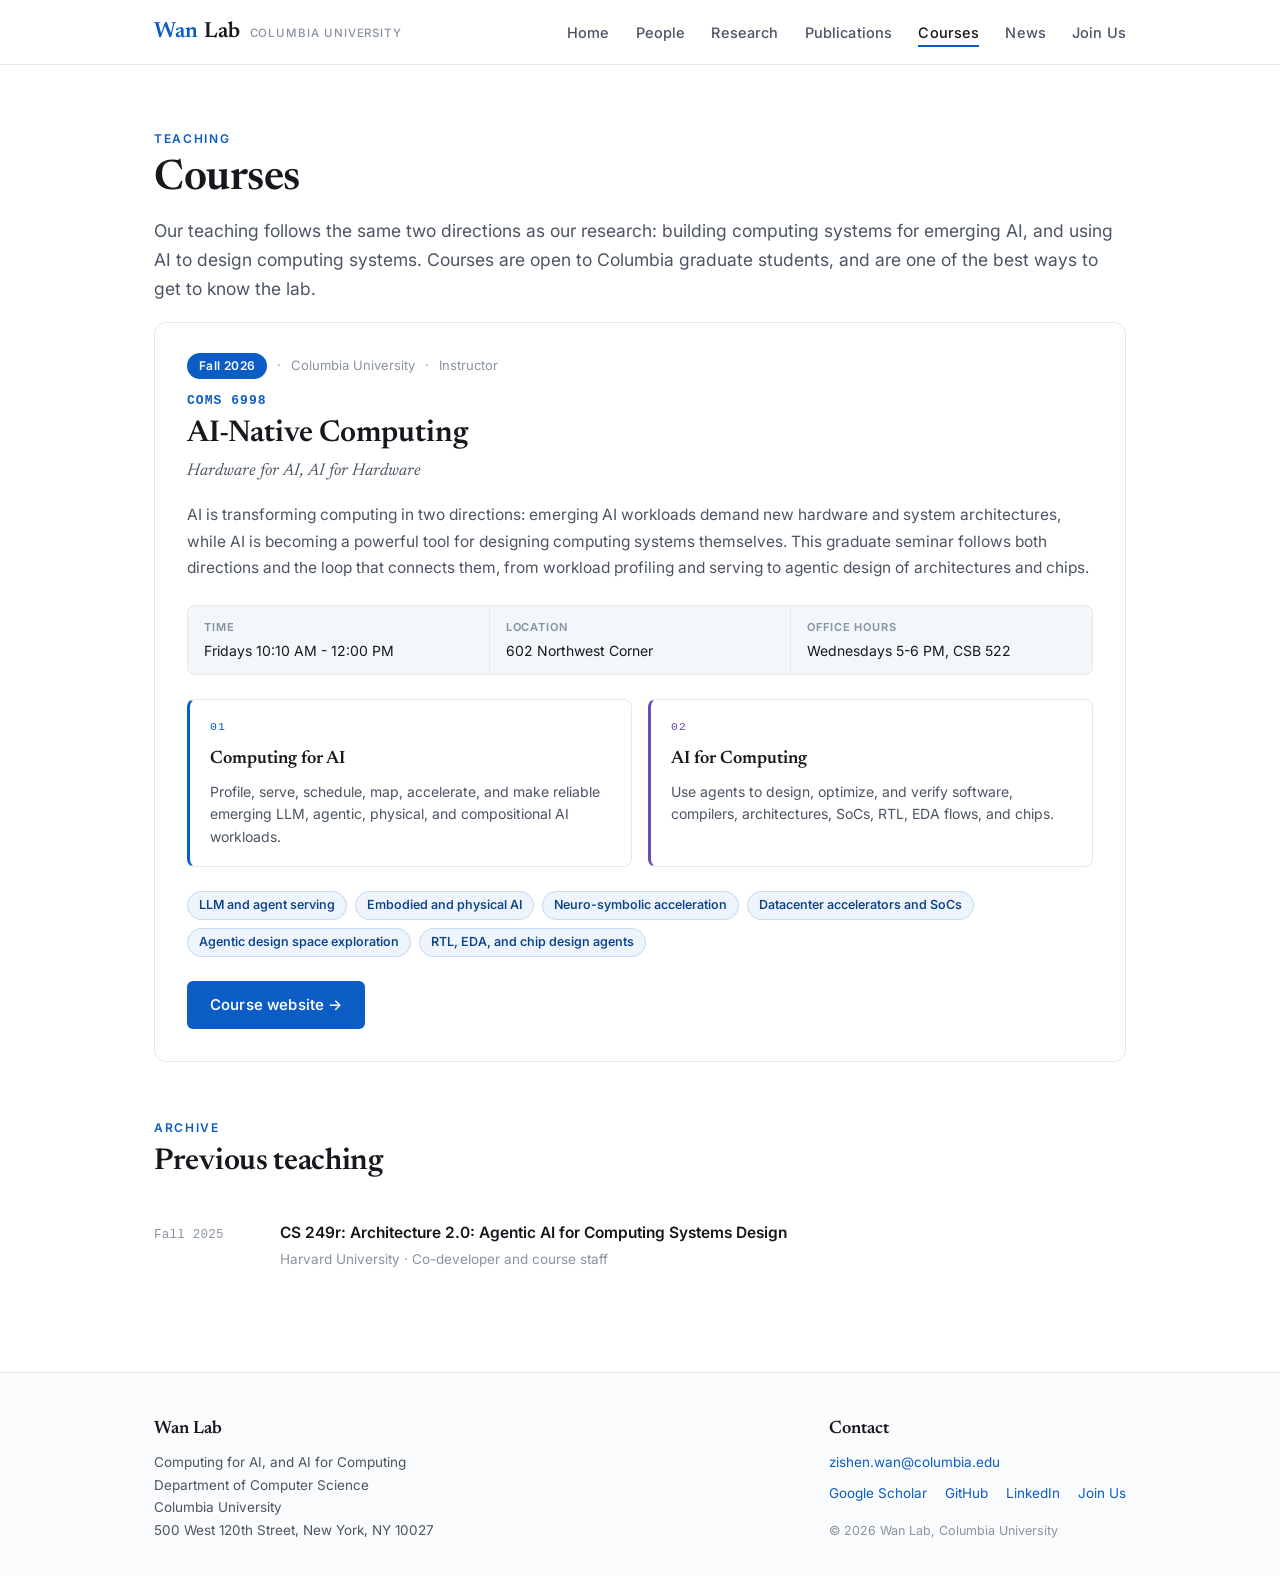
==== courses.html @ 8e8afa95 "Add Courses page; NSF to collaborators band - New courses.html rendering data/courses.js: featured c" ====
<!DOCTYPE html>
<html lang="en">
<head>
  <meta charset="utf-8">
  <meta name="viewport" content="width=device-width, initial-scale=1">
  <title>Courses | Wan Lab</title>
  <meta name="description" content="Courses taught by Prof. Zishen Wan at Columbia University, including COMS 6998: AI-Native Computing (Hardware for AI, AI for Hardware).">
  <link rel="icon" type="image/svg+xml" href="assets/favicon.svg">
  <link rel="preconnect" href="https://fonts.googleapis.com">
  <link rel="preconnect" href="https://fonts.gstatic.com" crossorigin>
  <link href="https://fonts.googleapis.com/css2?family=Inter:wght@400;500;600;700&family=Newsreader:ital,opsz,wght@0,6..72,400;0,6..72,500;0,6..72,600;1,6..72,400;1,6..72,500&display=swap" rel="stylesheet">
  <link rel="stylesheet" href="css/site.css?v=20260921">
  <!-- Google tag (gtag.js) -->
  <script async src="https://www.googletagmanager.com/gtag/js?id=G-EWSWCE7MTD"></script>
  <script>
    window.dataLayer = window.dataLayer || [];
    function gtag() { dataLayer.push(arguments); }
    gtag('js', new Date());
    gtag('config', 'G-EWSWCE7MTD');
  </script>
</head>
<body data-page="courses">

  <main>
    <div class="page-head">
      <div class="wrap">
        <div class="eyebrow">Teaching</div>
        <h1 class="page-title">Courses</h1>
        <p class="page-lede">
          Our teaching follows the same two directions as our research: building computing systems
          for emerging AI, and using AI to design computing systems. Courses are open to Columbia
          graduate students, and are one of the best ways to get to know the lab.
        </p>
      </div>
    </div>

    <div class="wrap">
      <div id="courses-current"></div>
      <div id="courses-past"></div>
    </div>
  </main>

  <script src="data/site.js?v=20260909"></script>
  <script src="data/courses.js?v=20260921"></script>
  <script src="js/render.js?v=20260921"></script>
</body>
</html>
---- css/site.css ----
/* ============================================================
   EMBARC Lab — design system
   Minimal academic style: typography-first, white ground,
   a single Columbia-blue accent, generous whitespace.
   ============================================================ */

:root {
  /* color */
  --ink: #16181d;
  --ink-soft: #4b5563;
  --ink-faint: #8a93a0;
  --accent: #0b5cc4;        /* readable Columbia blue for links */
  --accent-deep: #08418a;
  --columbia: #b9d9eb;      /* official Columbia Blue, used as a tint */
  --wash: #f2f7fb;          /* pale blue wash for panels */
  --line: #e5e9ee;
  --bg: #ffffff;
  --gold: #8a6d1f;          /* award text */
  --gold-bg: #faf3dc;

  /* type */
  --serif: "Newsreader", "Source Serif 4", Georgia, "Times New Roman", serif;
  --sans: "Inter", -apple-system, BlinkMacSystemFont, "Segoe UI", Helvetica, Arial, sans-serif;
  --mono: "SF Mono", SFMono-Regular, ui-monospace, Menlo, Consolas, monospace;

  /* layout */
  --max: 1020px;
  --pad: 24px;
}

* { box-sizing: border-box; margin: 0; padding: 0; }

html { scroll-behavior: smooth; }

body {
  font-family: var(--sans);
  font-size: 16px;
  line-height: 1.65;
  color: var(--ink);
  background: var(--bg);
  -webkit-font-smoothing: antialiased;
  text-rendering: optimizeLegibility;
}

img { max-width: 100%; display: block; }

a { color: var(--accent); text-decoration: none; }
a:hover { color: var(--accent-deep); text-decoration: underline; text-underline-offset: 3px; }

::selection { background: var(--columbia); color: var(--ink); }

.wrap { max-width: var(--max); margin: 0 auto; padding: 0 var(--pad); }

/* ---------------- navigation ---------------- */

.nav {
  position: sticky; top: 0; z-index: 50;
  background: rgba(255, 255, 255, 0.92);
  backdrop-filter: blur(10px);
  -webkit-backdrop-filter: blur(10px);
  border-bottom: 1px solid var(--line);
}
.nav-inner {
  max-width: var(--max); margin: 0 auto; padding: 0 var(--pad);
  display: flex; align-items: center; justify-content: space-between;
  height: 64px;
}
.brand {
  font-family: var(--serif);
  font-size: 22px; font-weight: 600; letter-spacing: 0.01em;
  color: var(--ink); text-decoration: none;
  display: flex; align-items: baseline; gap: 9px;
}
.brand:hover { text-decoration: none; color: var(--ink); }
.brand .brand-mark { color: var(--accent); }
.brand .brand-sub {
  font-family: var(--sans); font-size: 11.5px; font-weight: 500;
  color: var(--ink-faint); letter-spacing: 0.08em; text-transform: uppercase;
}
.nav-links { display: flex; gap: 26px; align-items: center; list-style: none; }
.nav-links a {
  position: relative;
  font-size: 14.5px; font-weight: 500; color: var(--ink-soft);
  letter-spacing: 0.01em; padding: 4px 0;
}
.nav-links a::after {
  content: ""; position: absolute; left: 0; right: 0; bottom: -2px; height: 2px;
  background: var(--accent);
  transform: scaleX(0); transform-origin: left center;
  transition: transform 0.18s ease;
}
.nav-links a:hover { color: var(--ink); text-decoration: none; }
.nav-links a:hover::after, .nav-links a.active::after { transform: scaleX(1); }
.nav-links a.active { color: var(--ink); }
.nav-toggle {
  display: none; background: none; border: 0; cursor: pointer;
  padding: 8px; color: var(--ink);
}
.nav-toggle svg { display: block; }

/* ---------------- page scaffolding ---------------- */

main { min-height: 60vh; }

.section { padding: 56px 0 8px; }
.section-head {
  display: flex; align-items: baseline; justify-content: space-between;
  gap: 16px; margin-bottom: 26px;
}
.eyebrow {
  font-size: 12px; font-weight: 600; letter-spacing: 0.14em;
  text-transform: uppercase; color: var(--accent);
  margin-bottom: 6px;
}
h1.page-title, .section-head h2 {
  font-family: var(--serif); font-weight: 600; letter-spacing: -0.01em;
  color: var(--ink);
}
.section-head h2 { font-size: 30px; line-height: 1.2; }
.section-head .more { font-size: 14px; white-space: nowrap; }

.page-head { padding: 64px 0 8px; }
h1.page-title { font-size: 42px; line-height: 1.15; margin-bottom: 14px; }
.page-lede { font-size: 17.5px; color: var(--ink-soft); }

/* ---------------- home hero ---------------- */

.hero { padding: 64px 0 30px; }
.hero-banner {
  width: 100%; aspect-ratio: 21 / 9; object-fit: cover; object-position: center 38%;
  border-radius: 12px; border: 1px solid var(--line);
  box-shadow: 0 12px 34px rgba(11, 92, 196, 0.10);
  margin-top: 42px;
}
@media (max-width: 820px) {
  .hero-banner { aspect-ratio: 16 / 10; margin-top: 28px; }
}
.hero h1 {
  font-family: var(--serif); font-weight: 500;
  font-size: clamp(34px, 5.4vw, 54px);
  line-height: 1.14; letter-spacing: -0.015em;
  margin-bottom: 22px;
}
.hero h1 em { font-style: italic; color: var(--accent); }
.hero p.lede {
  font-size: 18.5px; color: var(--ink-soft); line-height: 1.7;
}
.hero .hero-meta {
  margin-top: 10px; font-size: 14px; color: var(--ink-faint); letter-spacing: 0.02em;
}
.hero-actions { margin-top: 30px; display: flex; gap: 14px; flex-wrap: wrap; }

.btn {
  display: inline-block; padding: 11px 22px; border-radius: 6px;
  font-size: 15px; font-weight: 550; letter-spacing: 0.01em;
  border: 1px solid transparent; transition: all 0.15s ease;
}
.btn:hover { text-decoration: none; }
.btn-primary { background: var(--accent); color: #fff; }
.btn-primary:hover { background: var(--accent-deep); color: #fff; }
.btn-ghost { border-color: var(--line); color: var(--ink); background: #fff; }
.btn-ghost:hover { border-color: var(--ink-faint); color: var(--ink); }

.recruit-banner {
  margin-top: 44px;
  background: var(--wash);
  border: 1px solid #d8e8f4;
  border-left: 3px solid var(--accent);
  border-radius: 8px;
  padding: 15px 20px;
  font-size: 15px; color: var(--ink);
  display: flex; gap: 10px; align-items: baseline; flex-wrap: wrap;
}
.recruit-banner strong { font-weight: 650; }
.recruit-banner .recruit-link { flex-basis: 100%; font-weight: 550; }

/* ---------------- research pillars ---------------- */

.pillars { display: grid; grid-template-columns: 1fr 1fr; gap: 20px; }
.pillar {
  border: 1px solid var(--line); border-radius: 10px;
  padding: 26px 26px 22px; background: #fff;
  transition: border-color 0.15s ease, box-shadow 0.15s ease, transform 0.15s ease;
  display: block; color: var(--ink);
}
.pillar:hover {
  text-decoration: none; color: var(--ink);
  border-color: #c4d6e6; box-shadow: 0 6px 18px rgba(11, 92, 196, 0.08);
  transform: translateY(-2px);
}
.pillar .pillar-num {
  font-family: var(--mono); font-size: 12px; color: var(--area-color, var(--accent));
  letter-spacing: 0.1em; margin-bottom: 12px;
}
.pillar h3 {
  font-family: var(--serif); font-size: 21px; font-weight: 600;
  line-height: 1.3; margin-bottom: 10px;
}
.pillar p { font-size: 14.5px; color: var(--ink-soft); line-height: 1.62; }

/* ---------------- research page ---------------- */

.research-block {
  padding: 40px 0;
  border-top: 1px solid var(--line);
  scroll-margin-top: 80px;
}
.research-figure-top { margin: 14px 0 34px; }
.research-pillars { margin-bottom: 48px; }
.research-block h2 {
  font-family: var(--serif); font-size: 27px; font-weight: 600;
  line-height: 1.25; margin-bottom: 6px;
}
.research-sub {
  font-size: 13px; font-weight: 600; letter-spacing: 0.08em;
  text-transform: uppercase; color: var(--area-color, var(--accent)); margin-bottom: 12px;
}
.research-block .research-long { color: var(--ink-soft); margin-bottom: 16px; }
.keywords { display: flex; flex-wrap: wrap; gap: 8px; margin-bottom: 20px; }
.keyword {
  font-size: 12.5px; font-weight: 550; color: var(--accent-deep);
  background: var(--wash); border: 1px solid #d8e8f4;
  padding: 3px 11px; border-radius: 999px;
  color: var(--area-color, var(--accent-deep));
  background: color-mix(in srgb, var(--area-color, var(--accent)) 7%, #fff);
  border-color: color-mix(in srgb, var(--area-color, var(--accent)) 24%, #fff);
}
.rep-pubs { border-left: 2px solid var(--line); padding-left: 18px; display: grid; gap: 10px; }
.research-block .rep-pubs {
  border-left-color: color-mix(in srgb, var(--area-color, var(--accent)) 30%, #fff);
}
.research-more {
  display: inline-block; margin-top: 16px;
  font-size: 14px; font-weight: 550;
}
.rep-pub { font-size: 14.5px; line-height: 1.55; }
.rep-pub .rep-venue {
  font-family: var(--mono); font-size: 11.5px; color: var(--ink-faint);
  margin-left: 6px; white-space: nowrap;
}
.research-figure { margin: 34px 0 8px; }
.research-figure img { border: 1px solid var(--line); border-radius: 10px; }
.research-figure figcaption {
  font-size: 13px; color: var(--ink-faint); margin-top: 10px; text-align: center;
}

/* ---------------- news ---------------- */

.news-list { display: grid; gap: 0; }
.news-item {
  display: grid; grid-template-columns: 92px 84px 1fr; gap: 16px;
  padding: 13px 0; border-bottom: 1px solid var(--line);
  font-size: 15px; align-items: baseline;
}
.news-item:last-child { border-bottom: 0; }
.news-date {
  font-family: var(--mono); font-size: 12.5px; color: var(--ink-faint);
  white-space: nowrap; letter-spacing: 0.02em;
}
.news-tag {
  font-size: 11px; font-weight: 650; letter-spacing: 0.08em;
  text-transform: uppercase; text-align: center;
  padding: 2px 0; border-radius: 4px;
  color: var(--accent-deep); background: var(--wash);
  align-self: start; margin-top: 2px;
}
.news-tag[data-tag="Award"] { color: var(--gold); background: var(--gold-bg); }
.news-tag[data-tag="Lab"] { color: #fff; background: var(--accent); }
.news-text { color: var(--ink); line-height: 1.6; }
.news-text b { font-weight: 600; }

/* ---------------- publications ---------------- */

.pub-controls {
  display: flex; flex-wrap: wrap; gap: 8px; align-items: center;
  padding: 18px 0 6px;
}
.pub-filter {
  font-size: 13.5px; font-weight: 550; color: var(--ink-soft);
  background: #fff; border: 1px solid var(--line); border-radius: 999px;
  padding: 6px 15px; cursor: pointer; transition: all 0.12s ease;
  font-family: var(--sans);
}
.pub-filter:hover { border-color: var(--ink-faint); color: var(--ink); }
.pub-filter.active {
  background: var(--accent); border-color: var(--accent); color: #fff;
}
.pub-filter-count {
  margin-left: 7px; font-size: 11px; font-weight: 500;
  color: var(--ink-faint); letter-spacing: 0;
}
.pub-filter.active .pub-filter-count { color: rgba(255, 255, 255, 0.75); }
.pub-search {
  font-family: var(--sans); font-size: 13.5px; color: var(--ink);
  border: 1px solid var(--line); border-radius: 999px;
  padding: 6px 15px; width: 220px; background: #fff;
  transition: border-color 0.12s ease;
}
.pub-search:focus { outline: none; border-color: var(--accent); }
.pub-search::placeholder { color: var(--ink-faint); }
.pub-count { font-size: 13px; color: var(--ink-faint); margin-left: auto; }
.pub-empty { padding: 30px 0; color: var(--ink-faint); font-size: 15px; }

@media (max-width: 820px) {
  .pub-search { width: 100%; }
}

.pub-year {
  font-family: var(--serif); font-size: 24px; font-weight: 600;
  padding: 34px 0 4px; color: var(--ink);
  display: flex; align-items: center; gap: 14px;
}
.pub-year::after { content: ""; flex: 1; height: 1px; background: var(--line); order: 0; }
.pub-year-count {
  order: 1; font-family: var(--sans); font-size: 12.5px; font-weight: 500;
  color: var(--ink-faint); white-space: nowrap; letter-spacing: 0.02em;
}

/* Published work carries a pale Columbia-blue spine; preprints a neutral one. */
.pub-item {
  padding: 16px 0 16px 16px; border-bottom: 1px solid #f0f2f5;
  border-left: 2px solid var(--columbia);
}
.pub-item.is-preprint { border-left-color: var(--line); }
.pub-item.is-preprint .venue-badge {
  color: var(--ink-soft); background: #f3f5f8; border-color: var(--line);
}
.pub-item:last-child { border-bottom: 0; }
.pub-title {
  font-size: 16.5px; font-weight: 600; line-height: 1.45;
  color: var(--ink); margin-bottom: 3px;
}
.pub-title a { color: var(--ink); }
.pub-title a:hover { color: var(--accent-deep); }
.pub-authors { font-size: 14px; color: var(--ink-soft); line-height: 1.55; }
.pub-authors b { color: var(--ink); font-weight: 600; }
.pub-meta {
  display: flex; flex-wrap: wrap; gap: 8px; align-items: center;
  margin-top: 7px; font-size: 13px;
}
.venue-badge {
  font-family: var(--mono); font-size: 11.5px; font-weight: 600;
  color: var(--accent-deep); background: var(--wash);
  border: 1px solid #d8e8f4; border-radius: 4px; padding: 1.5px 8px;
  letter-spacing: 0.02em; white-space: nowrap;
}
.award-badge {
  font-size: 12px; font-weight: 600; color: var(--gold);
  background: var(--gold-bg); border-radius: 4px; padding: 1.5px 9px;
}
.award-badge::before { content: "🏆 "; font-size: 11px; }
.pub-note { font-size: 12.5px; color: var(--ink-faint); font-style: italic; }
.pub-links { display: flex; flex-wrap: wrap; gap: 4px 12px; font-size: 13px; }
.pub-links a { font-weight: 550; }

/* Clickable research-area chips on each publication. */
.pub-tags { display: flex; flex-wrap: wrap; gap: 6px; margin-top: 9px; }
.area-chip {
  font-size: 11.5px; font-weight: 600; letter-spacing: 0.02em;
  color: var(--chip, var(--accent-deep));
  background: var(--wash);
  background: color-mix(in srgb, var(--chip, var(--accent)) 7%, #fff);
  border: 1px solid #d8e8f4;
  border-color: color-mix(in srgb, var(--chip, var(--accent)) 26%, #fff);
  border-radius: 999px; padding: 2px 10px;
  transition: background-color 0.12s ease, border-color 0.12s ease;
}
.area-chip:hover {
  text-decoration: none;
  color: var(--chip, var(--accent-deep));
  background: color-mix(in srgb, var(--chip, var(--accent)) 13%, #fff);
  border-color: color-mix(in srgb, var(--chip, var(--accent)) 42%, #fff);
}

.book-card {
  border: 1px solid var(--line); border-radius: 10px; padding: 22px 24px;
  margin-bottom: 16px;
}
.book-card h3 { font-family: var(--serif); font-size: 19px; font-weight: 600; margin-bottom: 4px; }
.book-card .book-meta { font-size: 13.5px; color: var(--ink-faint); margin-bottom: 8px; }
.book-card p { font-size: 14.5px; color: var(--ink-soft); }
.book-card .pub-links { margin-top: 8px; }

/* ---------------- collaborators marquee (home) ---------------- */

.collab-section .section-head { margin-bottom: 14px; }
.collab-viewport { position: relative; overflow: hidden; }
.collab-viewport::before,
.collab-viewport::after {
  content: ""; position: absolute; top: 0; bottom: 0; width: 70px;
  z-index: 1; pointer-events: none;
}
.collab-viewport::before { left: 0; background: linear-gradient(90deg, var(--bg), rgba(255, 255, 255, 0)); }
.collab-viewport::after { right: 0; background: linear-gradient(270deg, var(--bg), rgba(255, 255, 255, 0)); }
.collab-track {
  display: flex; width: max-content; align-items: center;
  padding: 16px 0;
  animation: collab-scroll 55s linear infinite;
}
.collab-viewport:hover .collab-track { animation-play-state: paused; }
.collab-item {
  padding: 0 26px;
  display: flex; align-items: center; justify-content: center;
  min-height: 52px;
  font-size: 15.5px; font-weight: 600; letter-spacing: 0.03em;
  color: var(--ink-faint); white-space: nowrap;
}
.collab-item img {
  max-height: 38px; max-width: 150px; width: auto; height: auto;
  display: block; filter: saturate(0.95);
}
/* Compact square seals need extra height to match wordmark presence */
.collab-item img[src*="nsf"] { max-height: 48px; }
@keyframes collab-scroll {
  from { transform: translateX(0); }
  to { transform: translateX(-50%); }
}
@media (prefers-reduced-motion: reduce) {
  .collab-track { animation: none; }
  .collab-viewport { overflow-x: auto; }
}

/* ---------------- people ---------------- */

.pi-card {
  display: grid; grid-template-columns: 240px 1fr; gap: 40px;
  padding: 10px 0 26px; align-items: start;
}
.pi-photo img {
  border-radius: 10px; aspect-ratio: 4 / 5; object-fit: cover;
  border: 1px solid var(--line);
}
.pi-name { font-family: var(--serif); font-size: 28px; font-weight: 600; margin-bottom: 2px; }
.pi-role { font-size: 15px; color: var(--ink-soft); margin-bottom: 14px; }
.pi-bio p { font-size: 15px; color: var(--ink-soft); margin-bottom: 12px; }
.pi-links { display: flex; flex-wrap: wrap; gap: 6px 16px; font-size: 14px; margin-top: 6px; }
.pi-email { font-family: var(--mono); font-size: 13.5px; color: var(--ink-soft); margin-top: 8px; }
.pi-office { font-family: var(--mono); font-size: 13.5px; color: var(--ink-soft); margin-top: 3px; }

.people-group { padding: 26px 0 6px; }
.people-group h2 {
  font-family: var(--serif); font-size: 23px; font-weight: 600; margin-bottom: 18px;
  display: flex; align-items: center; gap: 14px;
}
.people-group h2::after { content: ""; flex: 1; height: 1px; background: var(--line); }
.people-grid { display: grid; grid-template-columns: repeat(auto-fill, minmax(210px, 1fr)); gap: 20px; }
.person {
  border: 1px solid var(--line); border-radius: 10px; padding: 18px;
  text-align: center;
  transition: border-color 0.15s ease, box-shadow 0.15s ease, transform 0.15s ease;
}
.person:hover {
  border-color: #c4d6e6; box-shadow: 0 6px 18px rgba(11, 92, 196, 0.07);
  transform: translateY(-2px);
}
.person .avatar {
  width: 96px; height: 96px; border-radius: 50%; object-fit: cover;
  margin: 0 auto 12px; border: 1px solid var(--line);
}
.person .monogram {
  width: 96px; height: 96px; border-radius: 50%;
  margin: 0 auto 12px; background: var(--wash); color: var(--accent);
  display: flex; align-items: center; justify-content: center;
  font-family: var(--serif); font-size: 32px; font-weight: 600;
}
.person h3 { font-size: 16px; font-weight: 600; }
.person .person-role { font-size: 13px; color: var(--ink-faint); margin: 2px 0 6px; }
.person .person-note {
  font-size: 12px; color: var(--accent-deep); background: var(--wash);
  border-radius: 999px; padding: 2px 10px; display: inline-block; margin: -2px 0 6px;
}
.person .person-edu { font-size: 12.5px; color: var(--ink-faint); margin-bottom: 6px; }
.person .person-interests { font-size: 13px; color: var(--ink-soft); }
.person .person-links { margin-top: 8px; font-size: 13px; display: flex; justify-content: center; gap: 10px; flex-wrap: wrap; }

.group-note { font-size: 14px; color: var(--ink-faint); margin: -8px 0 16px; }

.table-scroll { overflow-x: auto; }
.mentee-table {
  width: 100%; border-collapse: collapse; font-size: 13.5px;
}
.mentee-table th {
  text-align: left; font-size: 11px; font-weight: 650; letter-spacing: 0.08em;
  text-transform: uppercase; color: var(--ink-faint);
  padding: 8px 10px 8px 0; border-bottom: 1px solid var(--line);
  white-space: nowrap;
}
.mentee-table td {
  padding: 9px 10px 9px 0; border-bottom: 1px solid #f0f2f5;
  vertical-align: top; color: var(--ink-soft); line-height: 1.5;
  white-space: nowrap;
}
.mentee-table th:last-child, .mentee-table td:last-child { padding-right: 0; }
.mentee-table tr:last-child td { border-bottom: 0; }
.mentee-table .mentee-name { font-weight: 600; color: var(--ink); }
.mentee-table .mentee-years {
  font-family: var(--mono); font-size: 11.5px; color: var(--ink-faint);
}
.mentee-table .mentee-highlight { font-size: 12px; }

.join-cta-card {
  background: var(--wash); border: 1px solid #d8e8f4; border-radius: 10px;
  padding: 26px 28px; margin: 26px 0;
}
.join-cta-card h3 { font-family: var(--serif); font-size: 21px; font-weight: 600; margin-bottom: 8px; }
.join-cta-card p { font-size: 15px; color: var(--ink-soft); }
.join-cta-card .btn { margin-top: 14px; }

/* ---------------- join page ---------------- */

.join-section { padding: 30px 0 4px; }
.join-section h2 {
  font-family: var(--serif); font-size: 25px; font-weight: 600; margin-bottom: 12px;
}
.join-section p, .join-section li { font-size: 15.5px; color: var(--ink-soft); }
.join-section p { margin-bottom: 12px; }
.join-section ul { padding-left: 22px; margin-bottom: 12px; }
.join-section li { margin-bottom: 7px; }
.join-section li::marker { color: var(--accent); }

.role-cards { display: grid; grid-template-columns: 1fr 1fr; gap: 18px; margin: 8px 0 12px; }
.role-card { border: 1px solid var(--line); border-radius: 10px; padding: 22px 24px; }
.role-card h3 { font-family: var(--serif); font-size: 19px; font-weight: 600; margin-bottom: 8px; }
.role-card p { font-size: 14.5px; color: var(--ink-soft); margin-bottom: 8px; }
.role-card .role-how { font-size: 13.5px; color: var(--ink); background: var(--wash); border-radius: 6px; padding: 9px 13px; }
.role-card .role-how b { font-weight: 600; }

.callout {
  border-left: 3px solid var(--accent); background: var(--wash);
  border-radius: 0 8px 8px 0; padding: 14px 18px; margin: 16px 0;
  font-size: 14.5px; color: var(--ink);
}
.callout code, .mono { font-family: var(--mono); font-size: 0.92em; background: #e8f0f8; border-radius: 4px; padding: 1px 6px; }

/* ---------------- courses ---------------- */

.course-card {
  border: 1px solid var(--line); border-radius: 12px;
  background: #fff; padding: 30px 32px 32px; margin-top: 10px;
}
.course-term {
  display: flex; flex-wrap: wrap; align-items: center; gap: 10px;
  font-size: 13px; color: var(--ink-faint); margin-bottom: 14px;
}
.course-term-badge {
  background: var(--accent); color: #fff; border-radius: 999px;
  padding: 3px 12px; font-size: 12px; font-weight: 600; letter-spacing: 0.03em;
}
.course-term span + span::before { content: "·"; margin-right: 10px; }
.course-title {
  font-family: var(--serif); font-size: 30px; font-weight: 600;
  line-height: 1.2; color: var(--ink);
}
.course-title .course-code {
  display: block; font-family: var(--mono); font-size: 13px; font-weight: 600;
  letter-spacing: 0.08em; color: var(--accent); margin-bottom: 8px;
}
.course-sub {
  font-family: var(--serif); font-style: italic; font-size: 17px;
  color: var(--ink-soft); margin-top: 6px;
}
.course-blurb {
  font-size: 15.5px; color: var(--ink-soft); line-height: 1.7; margin-top: 16px;
}

.course-meta {
  display: grid; grid-template-columns: repeat(3, 1fr); gap: 1px;
  background: var(--line); border: 1px solid var(--line);
  border-radius: 8px; overflow: hidden; margin-top: 24px;
}
.course-meta-item { background: var(--wash); padding: 12px 16px; }
.course-meta dt {
  font-size: 11px; font-weight: 650; letter-spacing: 0.08em;
  text-transform: uppercase; color: var(--ink-faint); margin-bottom: 3px;
}
.course-meta dd { font-size: 14px; color: var(--ink); }

.course-modules { display: grid; grid-template-columns: 1fr 1fr; gap: 16px; margin-top: 24px; }
.course-module {
  border: 1px solid var(--line); border-left: 3px solid var(--area-color, var(--accent));
  border-radius: 8px; padding: 18px 20px;
}
.course-module-num {
  font-family: var(--mono); font-size: 11.5px; letter-spacing: 0.1em;
  color: var(--area-color, var(--accent)); margin-bottom: 8px;
}
.course-module h3 { font-family: var(--serif); font-size: 18px; font-weight: 600; margin-bottom: 6px; }
.course-module p { font-size: 14px; color: var(--ink-soft); line-height: 1.6; }

.course-topics { margin-top: 24px; margin-bottom: 24px; }

.past-courses { display: grid; gap: 0; }
.past-course {
  display: grid; grid-template-columns: 110px 1fr; gap: 16px;
  padding: 14px 0; border-bottom: 1px solid var(--line); align-items: baseline;
}
.past-course:last-child { border-bottom: 0; }
.past-course-term {
  font-family: var(--mono); font-size: 12.5px; color: var(--ink-faint);
  letter-spacing: 0.02em;
}
.past-course-title { display: block; font-size: 15.5px; font-weight: 600; color: var(--ink); }
.past-course-title a { color: var(--ink); }
.past-course-title a:hover { color: var(--accent-deep); }
.past-course-meta { display: block; font-size: 13.5px; color: var(--ink-faint); margin-top: 2px; }

/* ---------------- footer ---------------- */

.footer {
  margin-top: 80px; border-top: 1px solid var(--line);
  background: #fafbfc;
  padding: 42px 0 34px;
}
.footer-inner {
  max-width: var(--max); margin: 0 auto; padding: 0 var(--pad);
  display: flex; justify-content: space-between; gap: 30px; flex-wrap: wrap;
}
.footer h4 {
  font-family: var(--serif); font-size: 18px; font-weight: 600; margin-bottom: 6px;
}
.footer p { font-size: 13.5px; color: var(--ink-soft); line-height: 1.7; }
.footer .footer-links { display: flex; gap: 18px; flex-wrap: wrap; font-size: 13.5px; margin-top: 8px; }
.footer .footer-note { font-size: 12.5px; color: var(--ink-faint); margin-top: 16px; }

/* ---------------- responsive ---------------- */

@media (max-width: 820px) {
  .pillars { grid-template-columns: 1fr; }
  .role-cards { grid-template-columns: 1fr; }
  .pi-card { grid-template-columns: 1fr; gap: 24px; }
  .pi-photo { max-width: 240px; }

  .nav-toggle { display: block; }
  .nav-links {
    display: none;
    position: absolute; top: 64px; left: 0; right: 0;
    flex-direction: column; gap: 0; align-items: stretch;
    background: #fff; border-bottom: 1px solid var(--line);
    padding: 8px 0;
    box-shadow: 0 12px 24px rgba(20, 30, 40, 0.07);
  }
  .nav-links.open { display: flex; }
  .nav-links a {
    padding: 13px var(--pad); border-bottom: 0; font-size: 15.5px;
  }
  .nav-links a::after { display: none; }
  .nav-links a.active { background: var(--wash); border-bottom: 0; }

  .course-card { padding: 24px 22px 26px; }
  .course-title { font-size: 25px; }
  .course-meta { grid-template-columns: 1fr; }
  .course-modules { grid-template-columns: 1fr; }
  .past-course { grid-template-columns: 1fr; gap: 4px; }

  .hero { padding: 56px 0 20px; }
  .news-item { grid-template-columns: 84px 1fr; }
  .news-item .news-tag { display: none; }
  h1.page-title { font-size: 34px; }
}

@media (max-width: 480px) {
  .brand .brand-sub { display: none; }
  .news-item { grid-template-columns: 76px 1fr; gap: 12px; }
}

/* ---------------- reduced motion ---------------- */
@media (prefers-reduced-motion: reduce) {
  html { scroll-behavior: auto; }
  *, *::before, *::after {
    transition-duration: 0.01ms !important;
    animation-duration: 0.01ms !important;
  }
}

/* ---------------- print ---------------- */
@media print {
  .nav, .footer, .hero-actions, .pub-controls { display: none; }
}
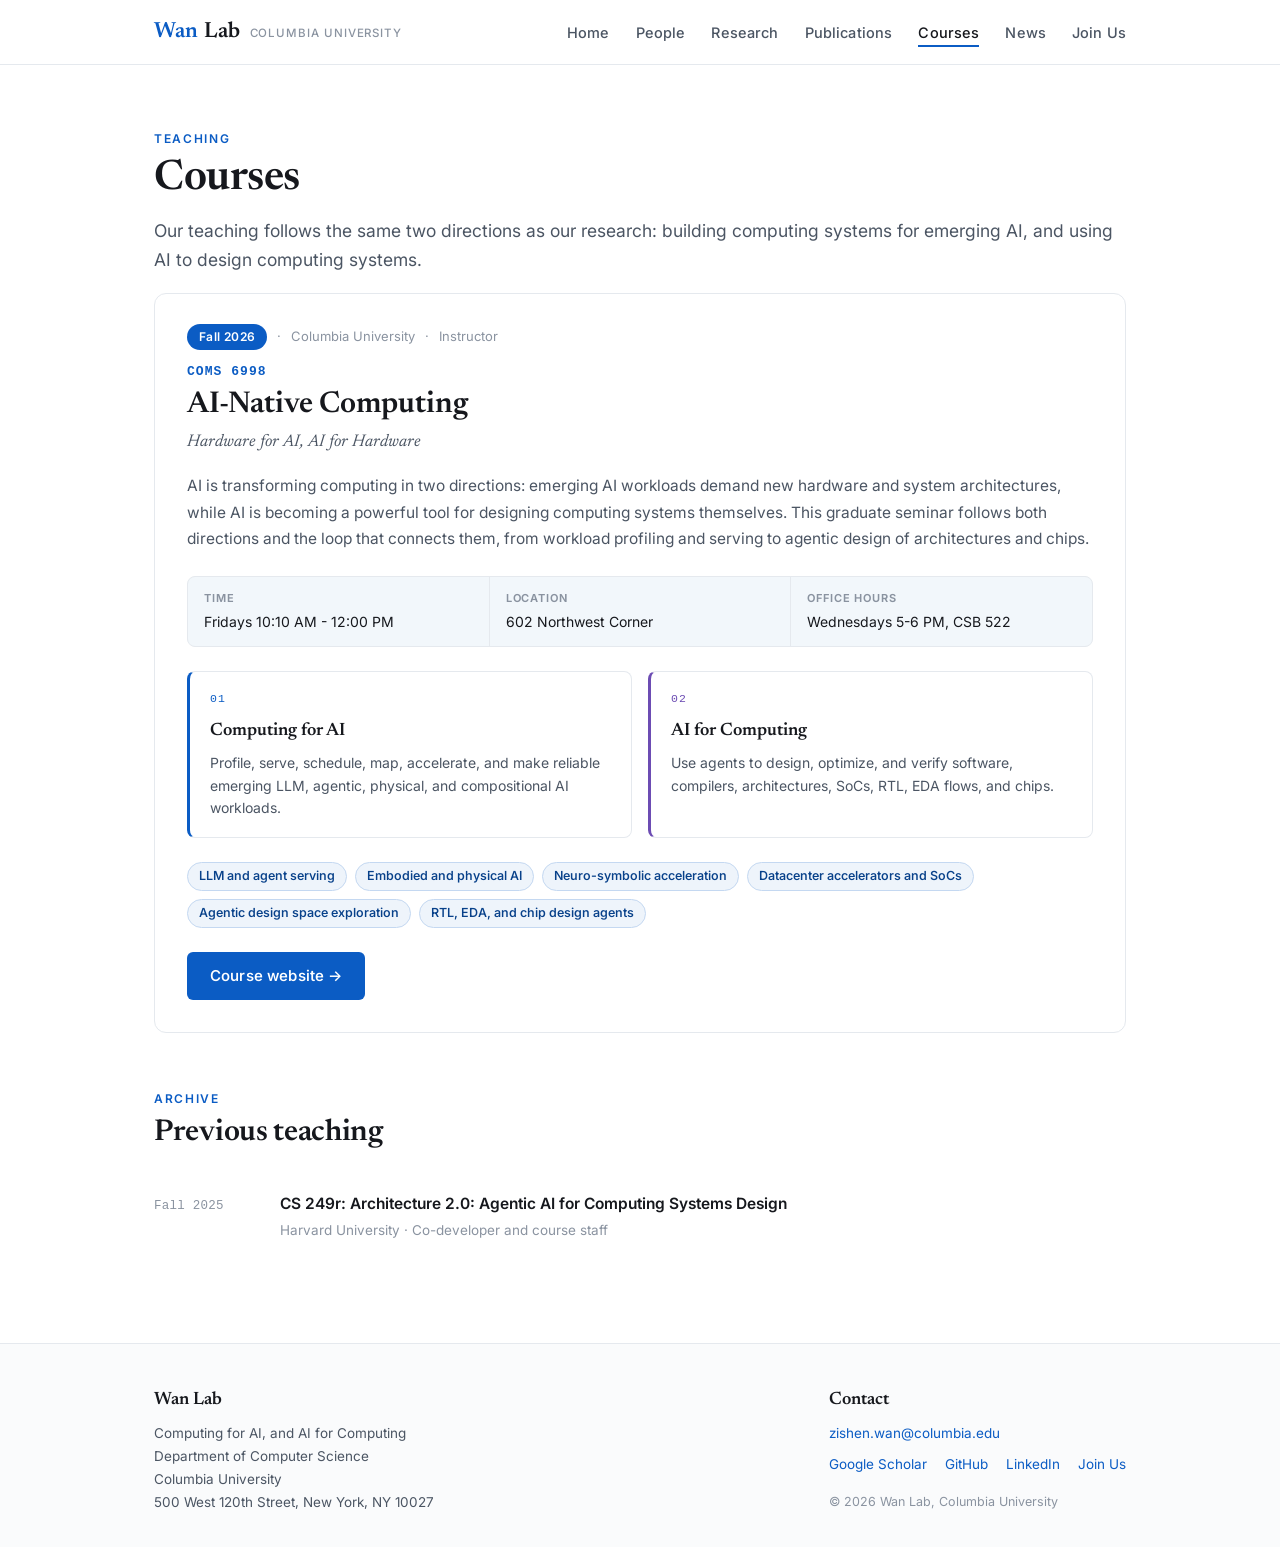
==== commit b5f45118: "Trim the Courses page lede Co-Authored-By: Claude Opus 5 <noreply@anthropic.com>" ====
--- a/courses.html
+++ b/courses.html
@@ -28,8 +28,7 @@
         <h1 class="page-title">Courses</h1>
         <p class="page-lede">
           Our teaching follows the same two directions as our research: building computing systems
-          for emerging AI, and using AI to design computing systems. Courses are open to Columbia
-          graduate students, and are one of the best ways to get to know the lab.
+          for emerging AI, and using AI to design computing systems.
         </p>
       </div>
     </div>
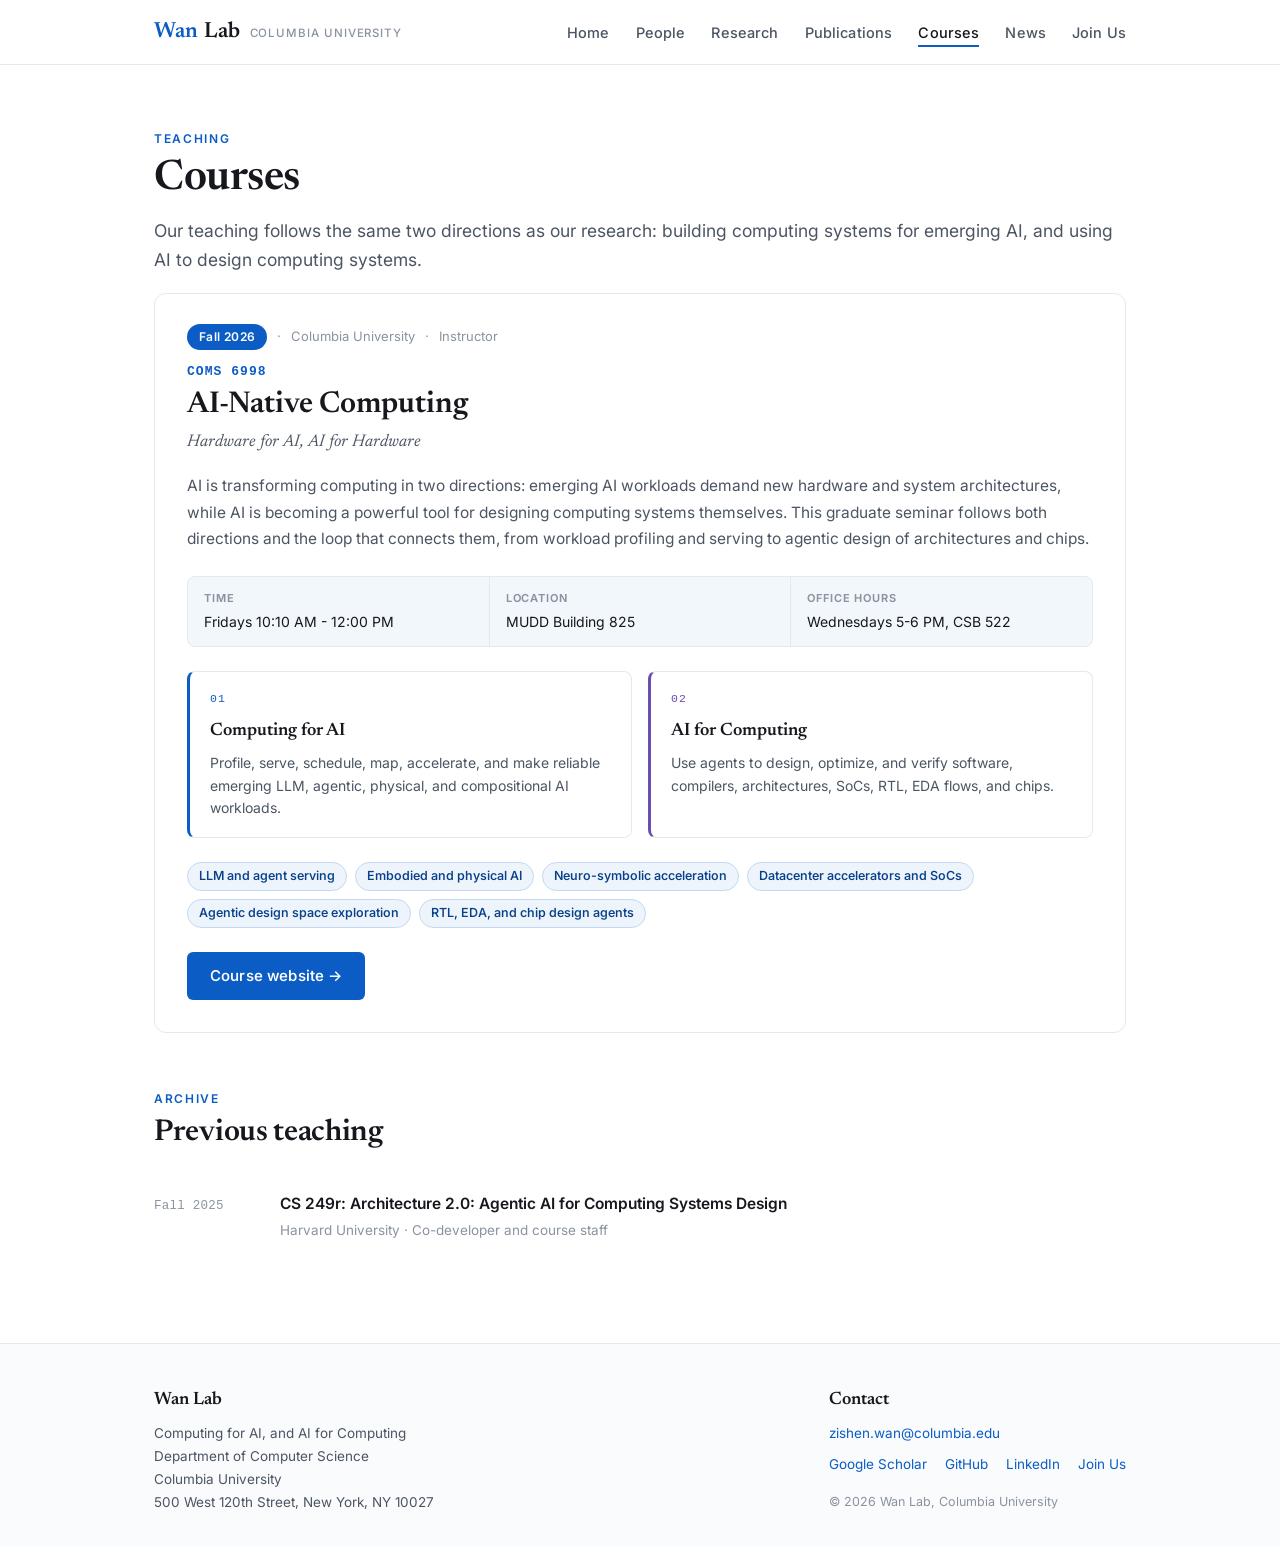
==== commit b46da7d3: "Update People, Publications, and Teaching information" ====
--- a/courses.html
+++ b/courses.html
@@ -9,7 +9,7 @@
   <link rel="preconnect" href="https://fonts.googleapis.com">
   <link rel="preconnect" href="https://fonts.gstatic.com" crossorigin>
   <link href="https://fonts.googleapis.com/css2?family=Inter:wght@400;500;600;700&family=Newsreader:ital,opsz,wght@0,6..72,400;0,6..72,500;0,6..72,600;1,6..72,400;1,6..72,500&display=swap" rel="stylesheet">
-  <link rel="stylesheet" href="css/site.css?v=20260921">
+  <link rel="stylesheet" href="css/site.css?v=20261008">
   <!-- Google tag (gtag.js) -->
   <script async src="https://www.googletagmanager.com/gtag/js?id=G-EWSWCE7MTD"></script>
   <script>
@@ -39,8 +39,8 @@
     </div>
   </main>
 
-  <script src="data/site.js?v=20260909"></script>
-  <script src="data/courses.js?v=20260921"></script>
-  <script src="js/render.js?v=20260921"></script>
+  <script src="data/site.js?v=20261008"></script>
+  <script src="data/courses.js?v=20261008"></script>
+  <script src="js/render.js?v=20261008"></script>
 </body>
 </html>
--- a/css/site.css
+++ b/css/site.css
@@ -471,7 +471,25 @@
 }
 .person .person-edu { font-size: 12.5px; color: var(--ink-faint); margin-bottom: 6px; }
 .person .person-interests { font-size: 13px; color: var(--ink-soft); }
-.person .person-links { margin-top: 8px; font-size: 13px; display: flex; justify-content: center; gap: 10px; flex-wrap: wrap; }
+.person .person-links { margin-top: 10px; display: flex; justify-content: center; gap: 8px; flex-wrap: wrap; }
+.icon-link {
+  --ic: var(--ink-faint);
+  display: inline-flex; align-items: center; justify-content: center;
+  width: 30px; height: 30px; border-radius: 50%;
+  border: 1px solid var(--line); background: #fff; color: var(--ic);
+  transition: border-color 0.15s ease, background-color 0.15s ease;
+}
+/* brand colors per destination */
+.icon-link.is-site { --ic: var(--accent); }
+.icon-link.is-linkedin { --ic: #0a66c2; }
+.icon-link.is-scholar { --ic: #4285f4; }
+.icon-link.is-email { --ic: var(--accent); }
+.icon-link:hover {
+  text-decoration: none; color: var(--ic);
+  border-color: color-mix(in srgb, var(--ic) 45%, #fff);
+  background: color-mix(in srgb, var(--ic) 9%, #fff);
+}
+.icon-link svg { width: 15px; height: 15px; display: block; }
 
 .group-note { font-size: 14px; color: var(--ink-faint); margin: -8px 0 16px; }
 
